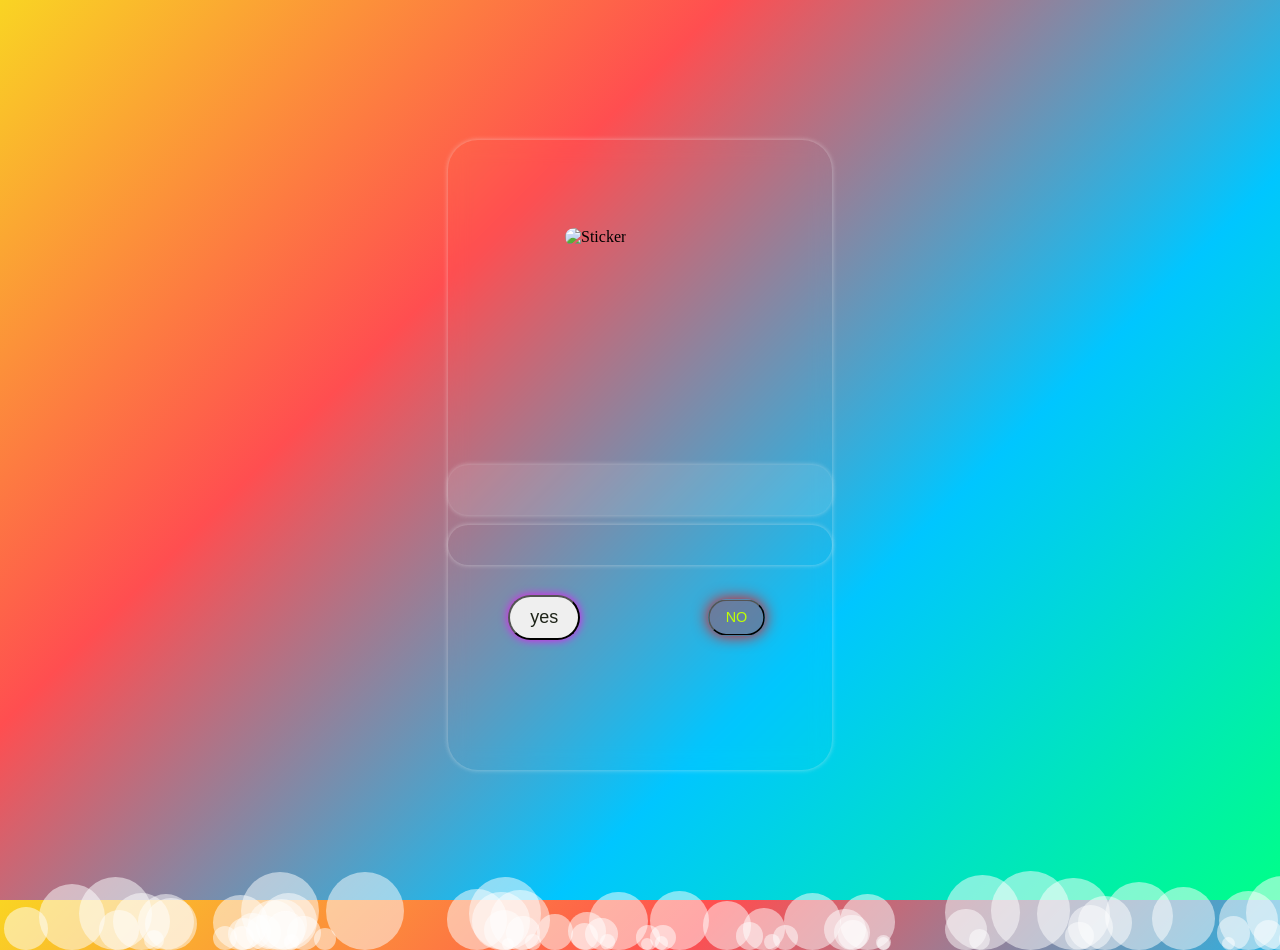
==== index.html @ 15fc6218 "Add files via upload KB" ====
<!DOCTYPE html>
<html lang="en">
<head>
    <link rel="stylesheet" href="style.css">
    <meta charset="UTF-8">
    <meta name="viewport" content="width=device-width, initial-scale=1.0">
    <title>Document</title>
</head>
<body>
    <div class="bubbles"></div>
    <div class="page1">
        <div id="container">
        <div id="header"><div id="sticker">
            <img src="https://media0.giphy.com/media/v1.Y2lkPTc5MGI3NjExZXk3N2R6eXpmcXh4cTJrbzkxa2R2bmt5Y3psanVheWt2ZHZ6aXg4ZiZlcD12MV9zdGlja2Vyc19zZWFyY2gmY3Q9cw/Y4CQZdm9vzp2LHS3wL/200w.webp" alt="Sticker">
        </div></div>
        <div id="big"><h1>will you be my didi</h1></div>
        <div id="small"><h3> promiss😘 es bari no disturbance</h3></div>
        <div class="option">
            <button class="btn" id="yes">yes</button>
            <audio id="start" src="https://" loop></audio>

            <audio id="done" src="
            https://www.soundhelix.com/examples/mp3/SoundHelix-Song-21.mp3" loop></audio>
            <button class="btn" id="no">NO</button>
        </div>
    </div>
    </div>

    <script src="script.js"></script>
</body>
</html>
---- style.css ----
*{
  margin: 0%;
  padding: 0%;
  box-sizing: border-box;
}

html,body{
  height: 100%;
  width: 100%;
}
body{
    background: linear-gradient(-45deg,#00ff88,#00c6ff,#ff4e50,#f9d423); ;
    font-family:cursive;
    overflow: hidden;
}

@keyframes gradient{
    0%{
        background-position: 0% 50%;
    }
    50%{
        background-position: 100% 50%;
    }
    100%{
        background-position: 0% 50%;
    }
}

.bubbles span{
    position: absolute;
    bottom:-50px;
    width: 20px;
    height: 20px;
    background: rgba(255, 255, 255, 0.5);
    border-radius: 50%;
    animation: rise 10s linear infinite;
}
@keyframes rise{
    0%{
        transform: translateY(0) rotate(0deg);
        opacity: 1;
    }
    100%{
        transform: translateY(-1000px) rotate(360deg);
        opacity: 0;
    }
}


h1,h3{
    text-align: center;

}

.page1{
    position: fixed;
    height: 100%;
    width: 100%;
    display: flex;
    align-items: center;
    justify-content: center;

}

@keyframes gradientMove{
    0%{
        background-position: 0% 50%;
    }
    50%{
        background-position: 100% 50%;
    }
    100%{
        background-position: 0% 50%;
    }   
}


#container{
    height: 70%;
    width: 30%;
    border-radius: 30px;
    margin-top: 10px;
    /* background-color: rgb(190, 201, 206); */
    backdrop-filter: blur(10px);
    -webkit-backdrop-filter: blur(2px);

    /* flex-direction: column;
    background: linear-gradient(-45deg,#ee7752,#e73c7e,#23a6d5,#23d5ab);
    z-index: 999; */
    animation: zoomIn 0.5s ease;
    /* filter: blur(1px); */
    box-shadow: 0 0 5px rgba(244, 244, 244, 0.469);
    
    
}

#header{
    display: flex;
    justify-content: center;
    align-items: center;
    height: 50%;
}

#sticker{
    height: 150px;
    width: 150px;
    border-radius: 30px;
    margin-top: 10px;
    background-size: cover;
    transition: 0.9s ease all;
}
#sticker img{
        height: 100%;
        width: 100%;
    background-size: cover;
    border-radius: 30px;
    transition: 0.9s ease all;
    /* mix-blend-mode: multiply; */
    /* filter: brightness(1.1) contrast(1.2); */
}

#big{
    height: 50px;
    width: 100%;
    /* background-color: rgb(108, 97, 97); */
    margin-top: 10px;
    overflow: hidden;
    white-space: nowrap;
    text-overflow: ellipsis;
    display: flex;
align-items: center;
justify-content: center;
backdrop-filter: blur(62px);
    -webkit-backdrop-filter: blur(32px);
    box-shadow: 0 0 5px rgba(244, 244, 244, 0.469);
    border-radius: 20px;
    background: rgba(255, 255, 255, 0.119);
}
#small{
    height: 40px;
    width:100%;
    /* background-color: white; */
    margin-top: 10px;
    display: flex;
align-items: center;
justify-content: center;
backdrop-filter: blur(62px);
    -webkit-backdrop-filter: blur(22px);
    border-radius: 20px;
    box-shadow: 0 0 5px rgba(244, 244, 244, 0.469);
}
.option{
    width: 100%;
    display: flex;
    align-items: center;
    justify-content: space-around;
    margin-top: 30px;
    
}
.option .btn{
    padding: 10px 20px;
    border-radius: 30px;
    cursor: pointer;
    color: rgb(30, 36, 25);
    font-size: large;
    font-family:'Gill Sans', 'Gill Sans MT', Calibri, 'Trebuchet MS', sans-serif;
    position: relative;
    box-shadow: 0 0 10px rgba(255, 0, 255, 0.9);  
}
.option #yes:hover{
    background-color: rgb(13, 254, 0);
    color: rgb(69, 58, 58);
    box-shadow: 0 0 20px rgb(3, 255, 87);  
    transform: scale(1.9);
    transition: 0.3s ease all;
}

h1{
    opacity: 0;
    transform: translate(30px);
    animation: slideUp 1.2s ease forwards;
    overflow: hidden;
    white-space: nowrap;
    animation: glow 2s infinite alternate;

}

p{
    font-size: large;
    font-family: system-ui, -apple-system, BlinkMacSystemFont, 'Segoe UI', Roboto, Oxygen, Ubuntu, Cantarell, 'Open Sans', 'Helvetica Neue', sans-serif;
}

h3,p{
    opacity: 0;
    animation: blink 1.5s ease-in-out infinite;
    overflow: hidden;
    white-space: nowrap;
    animation: glow 2s infinite alternate;
}
@keyframes slideUp{
to{
    opacity: 1;
    transform: translateY(0);
}
}
@keyframes blink{
   0% {opacity: 1;}
   50% {opacity: 0.4;}
  100% {opacity: 1;}
}

@keyframes glow{
    from{
        text-shadow: 0 0 5px white;
    }
to{
    text-shadow: 0 0 20px pink,0 0 30px hotpink;
    opacity: 1;
    transform: translate(0);
}
}

.option #no{
    background-color: rgba(255, 0, 0, 0.292);
    color: rgb(192, 255, 3);
    box-shadow: 0 0 20px rgb(255, 0, 0);  
    transform: scale(.8);
    transition: 0.3s ease all;
}
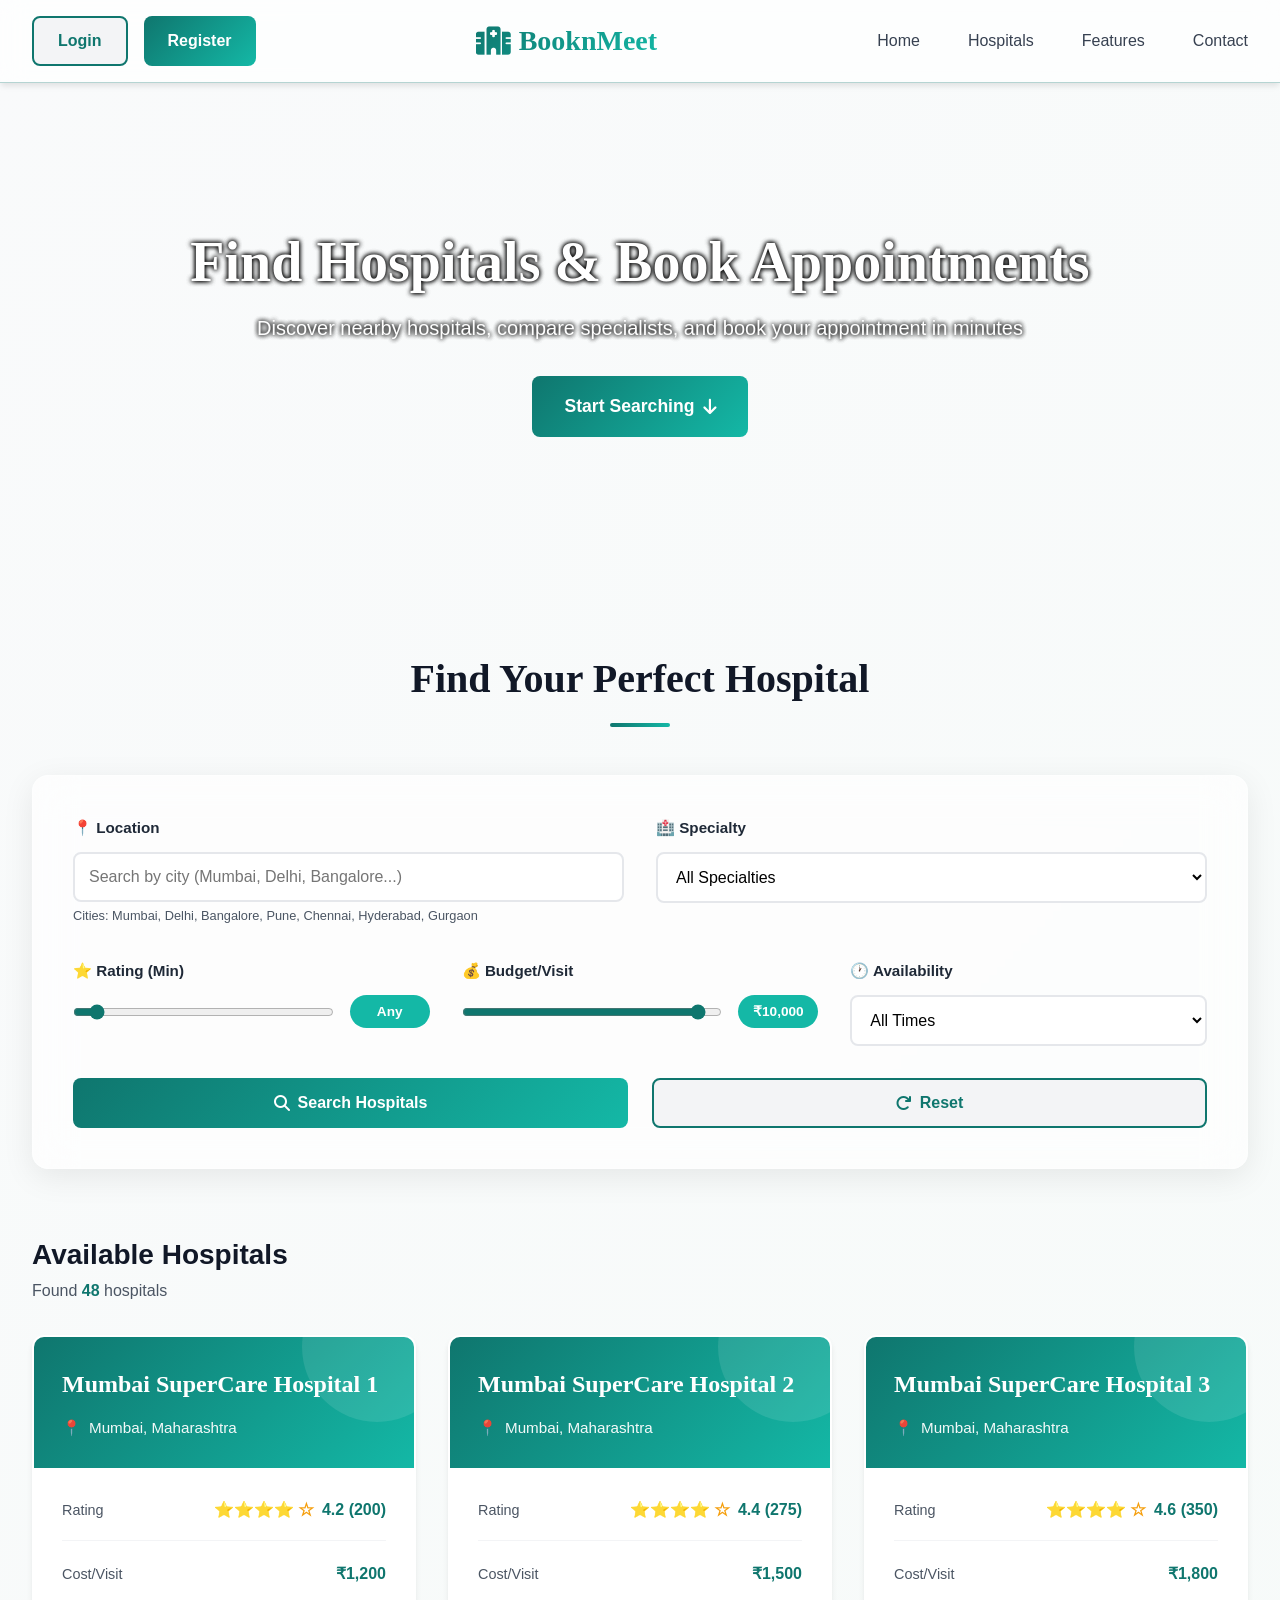
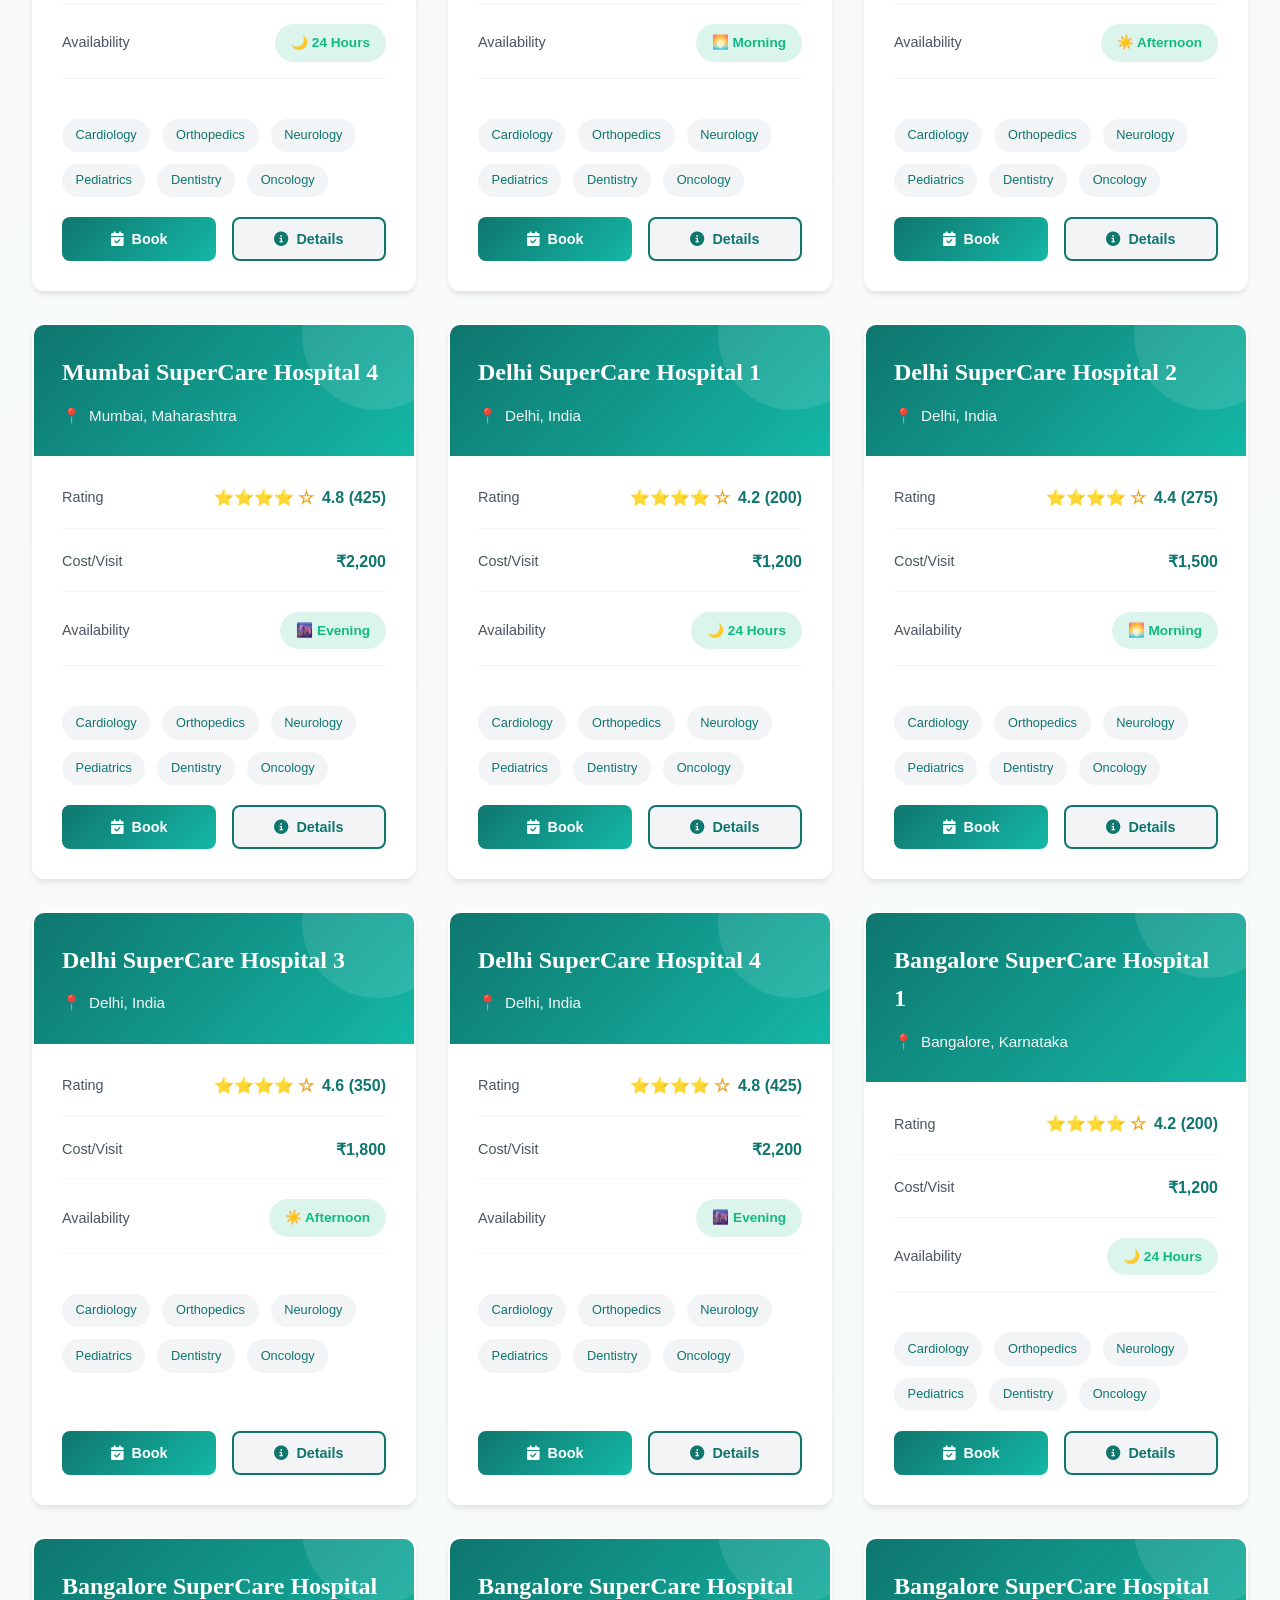
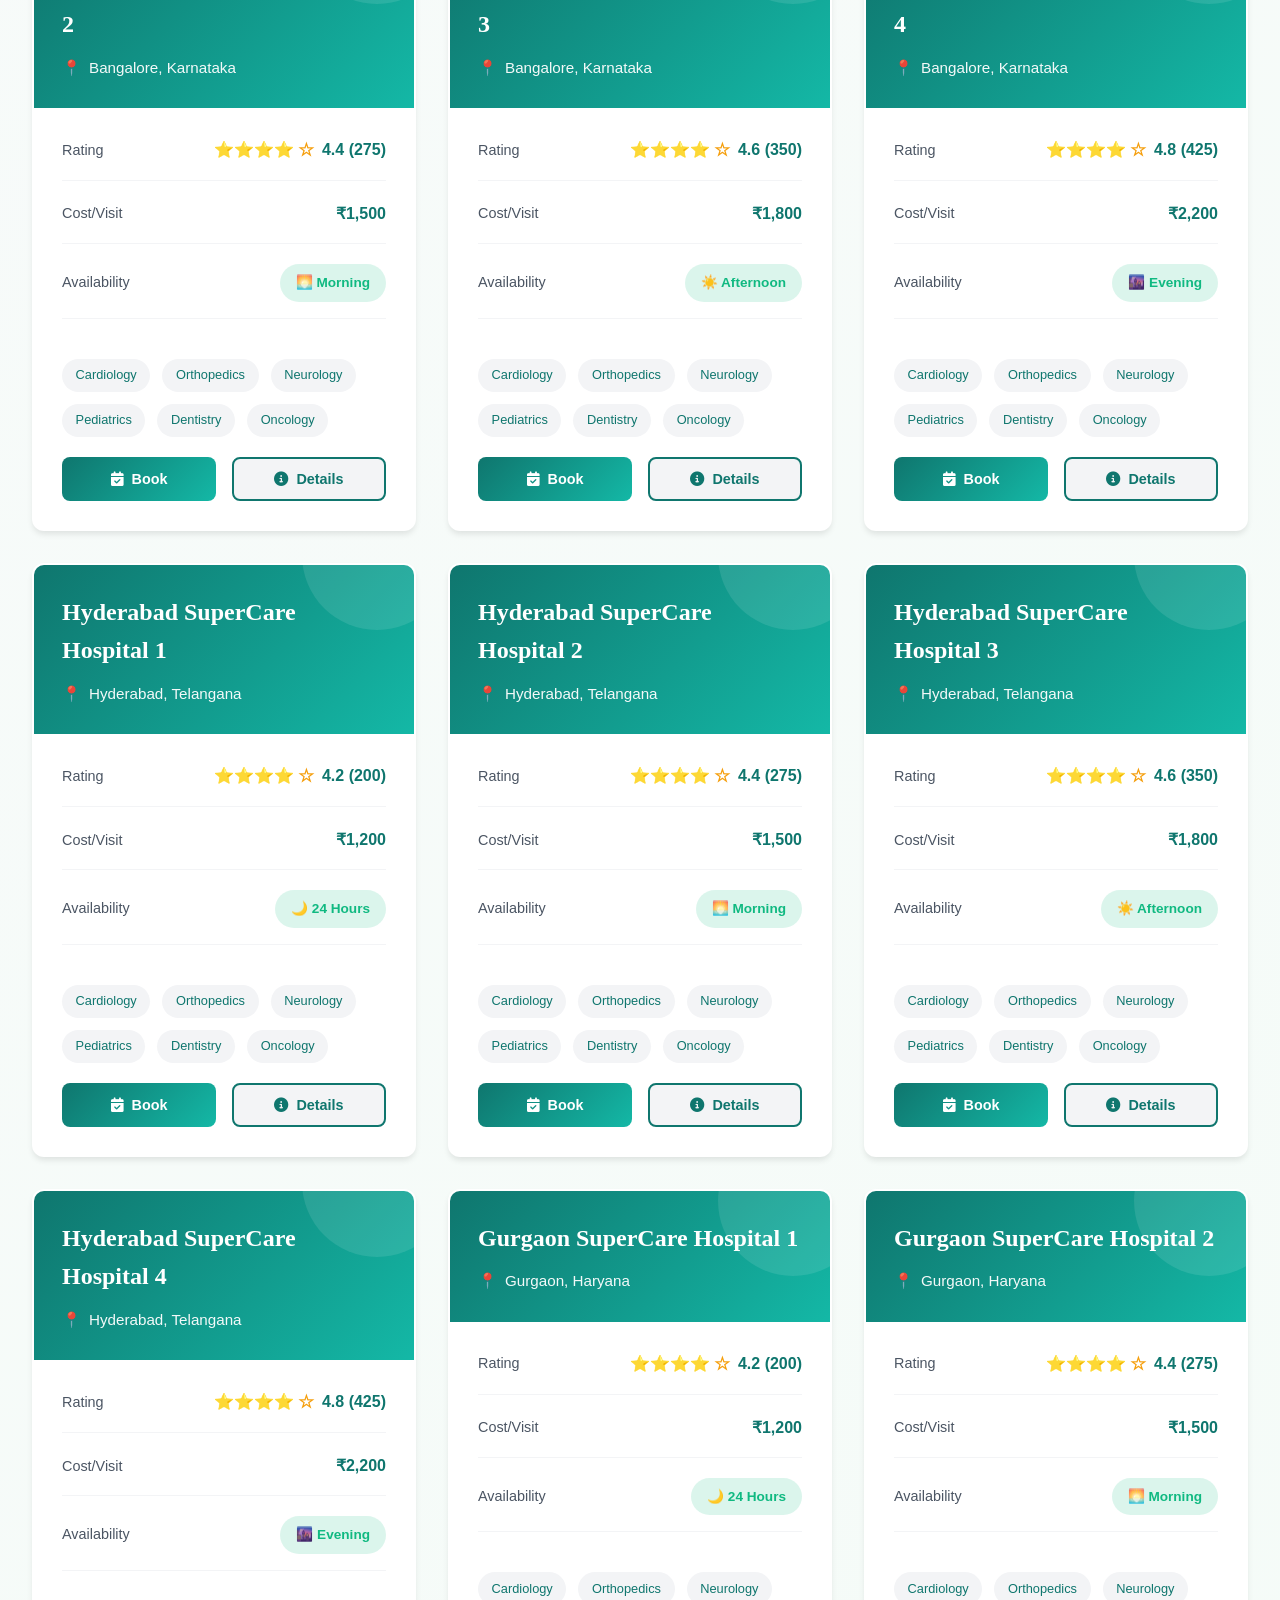
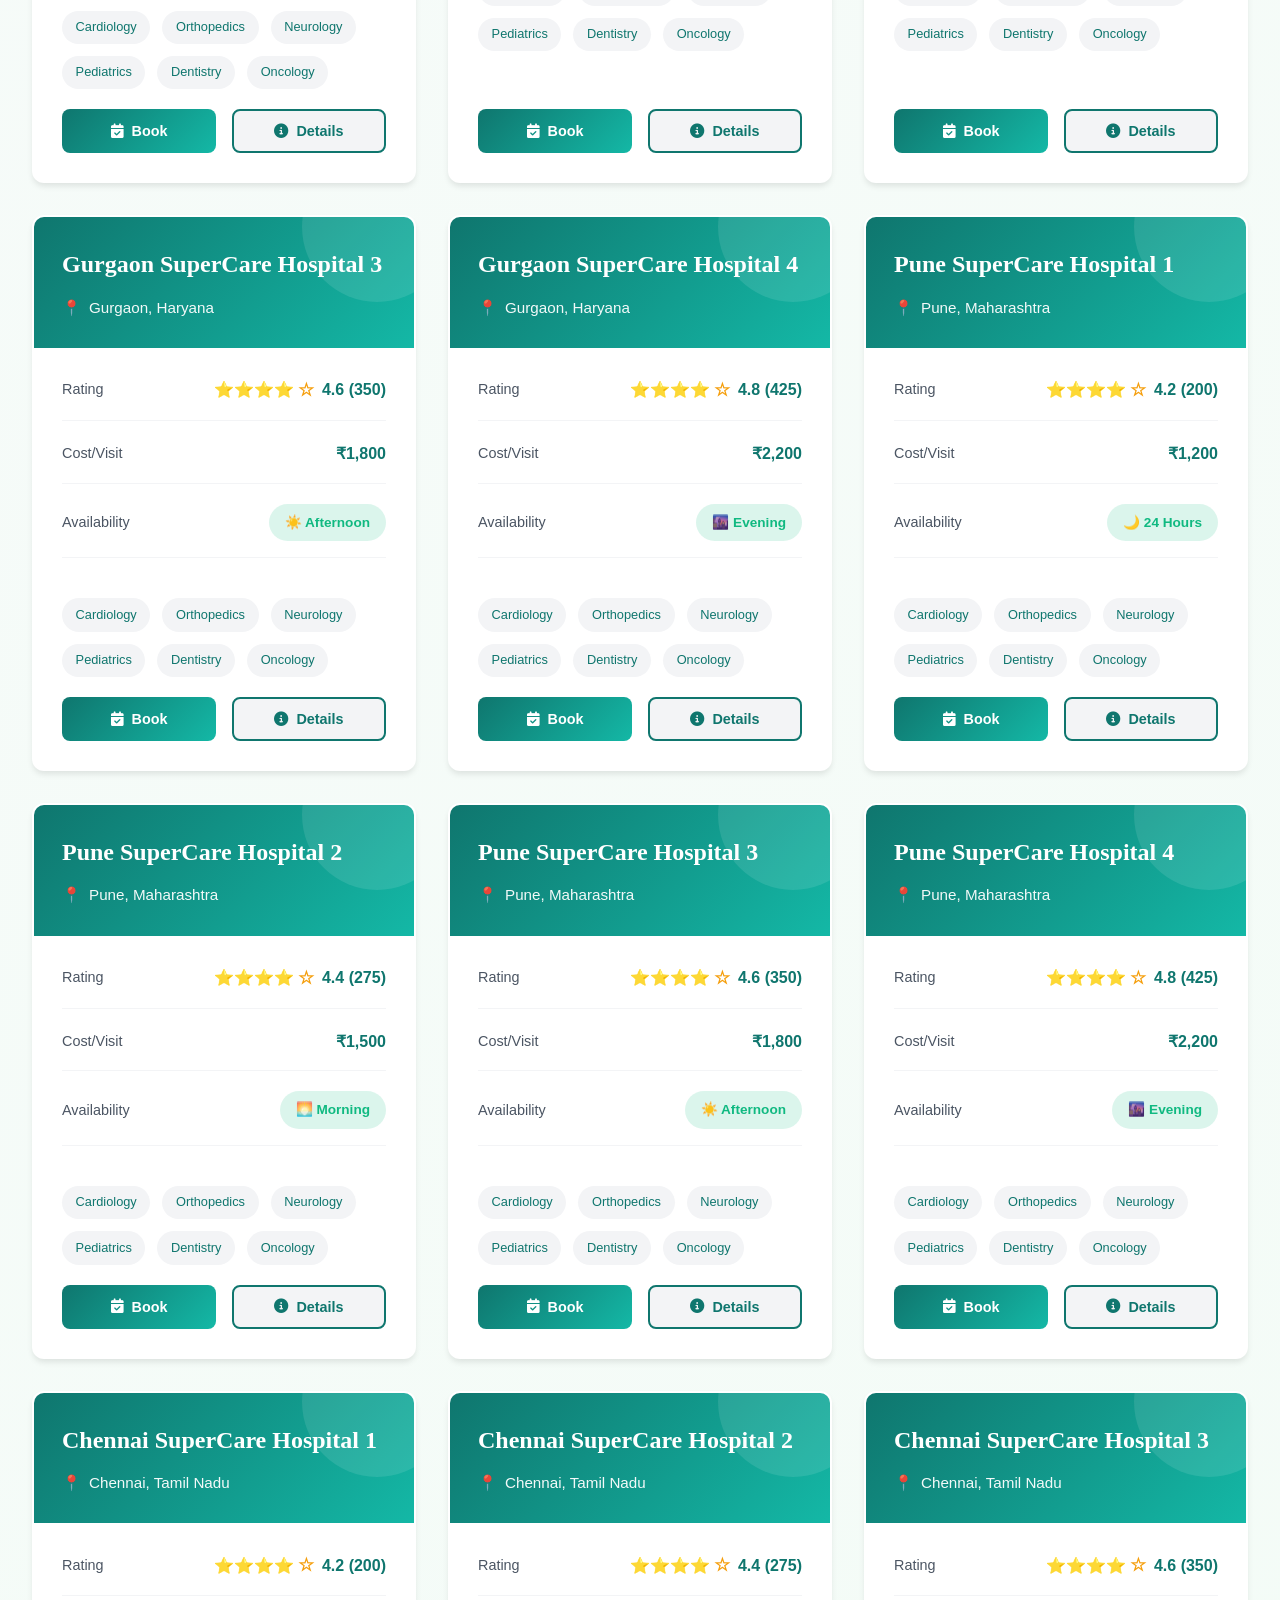
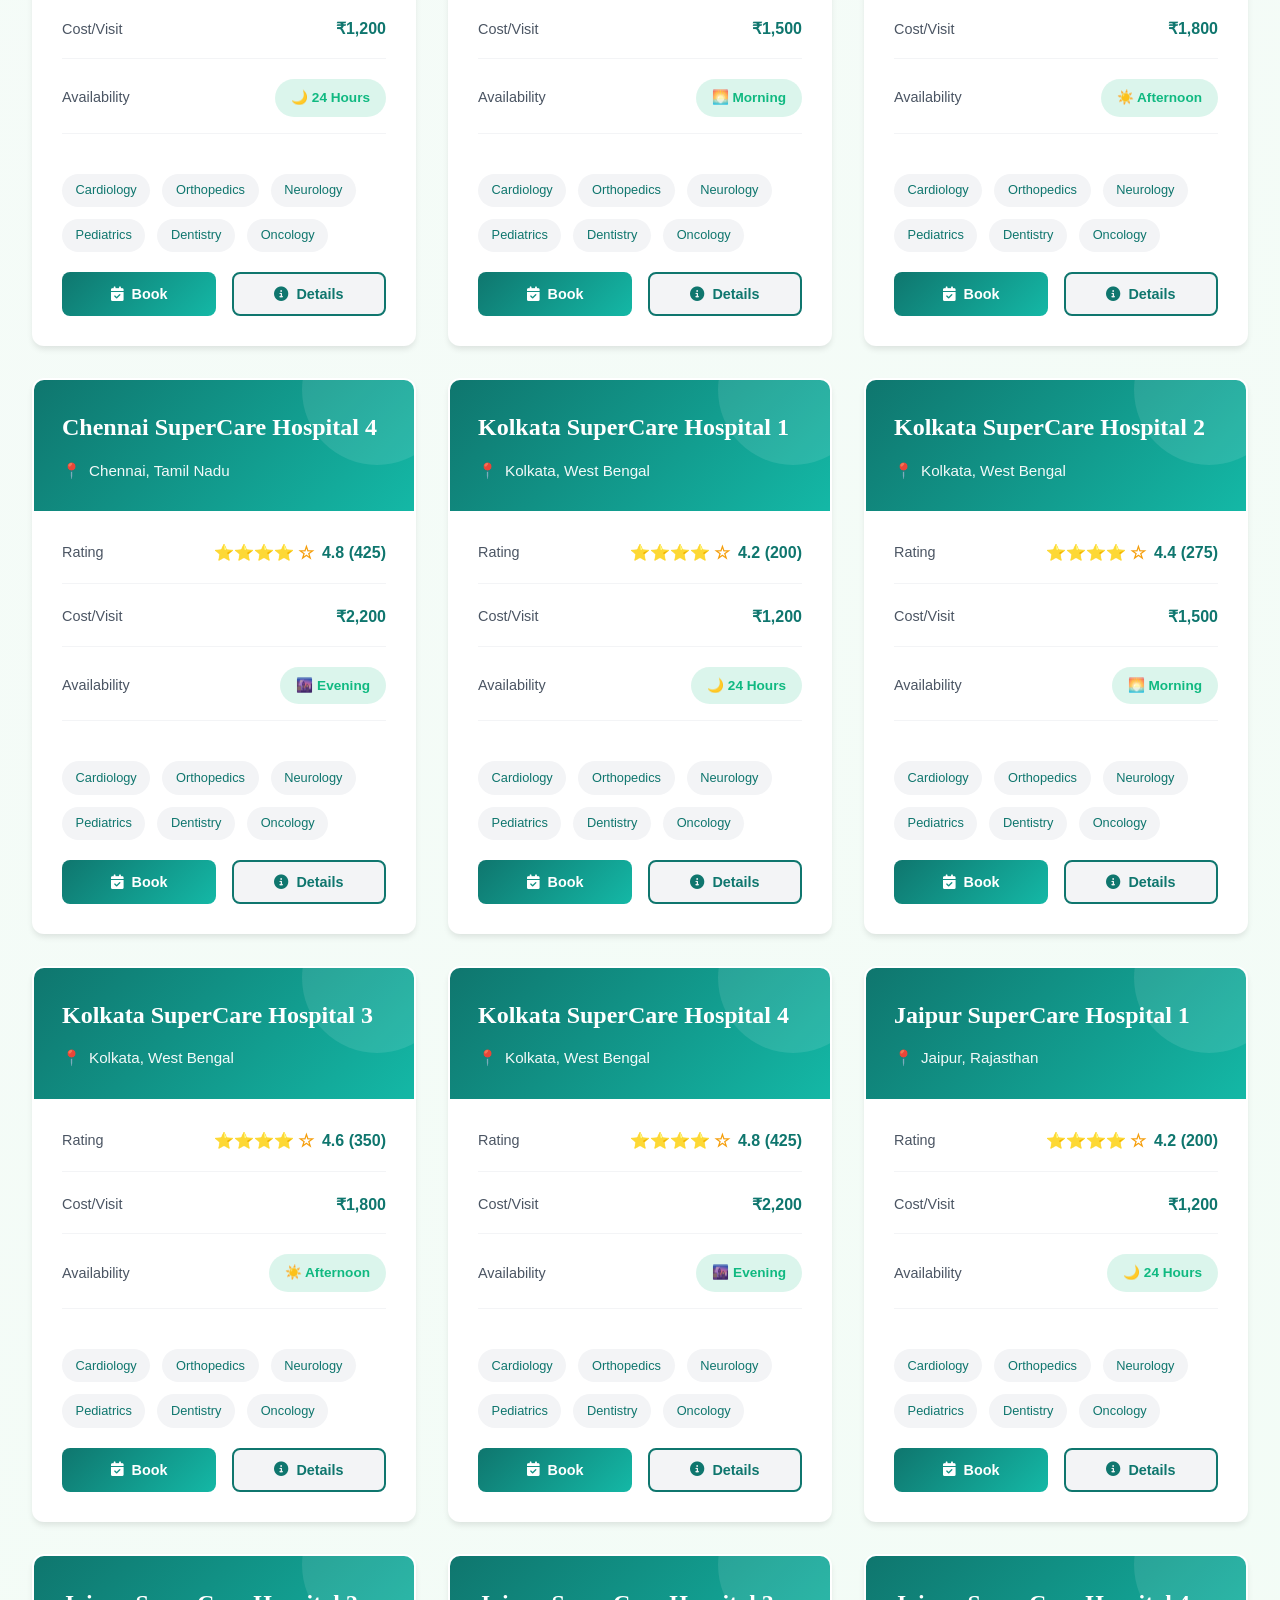
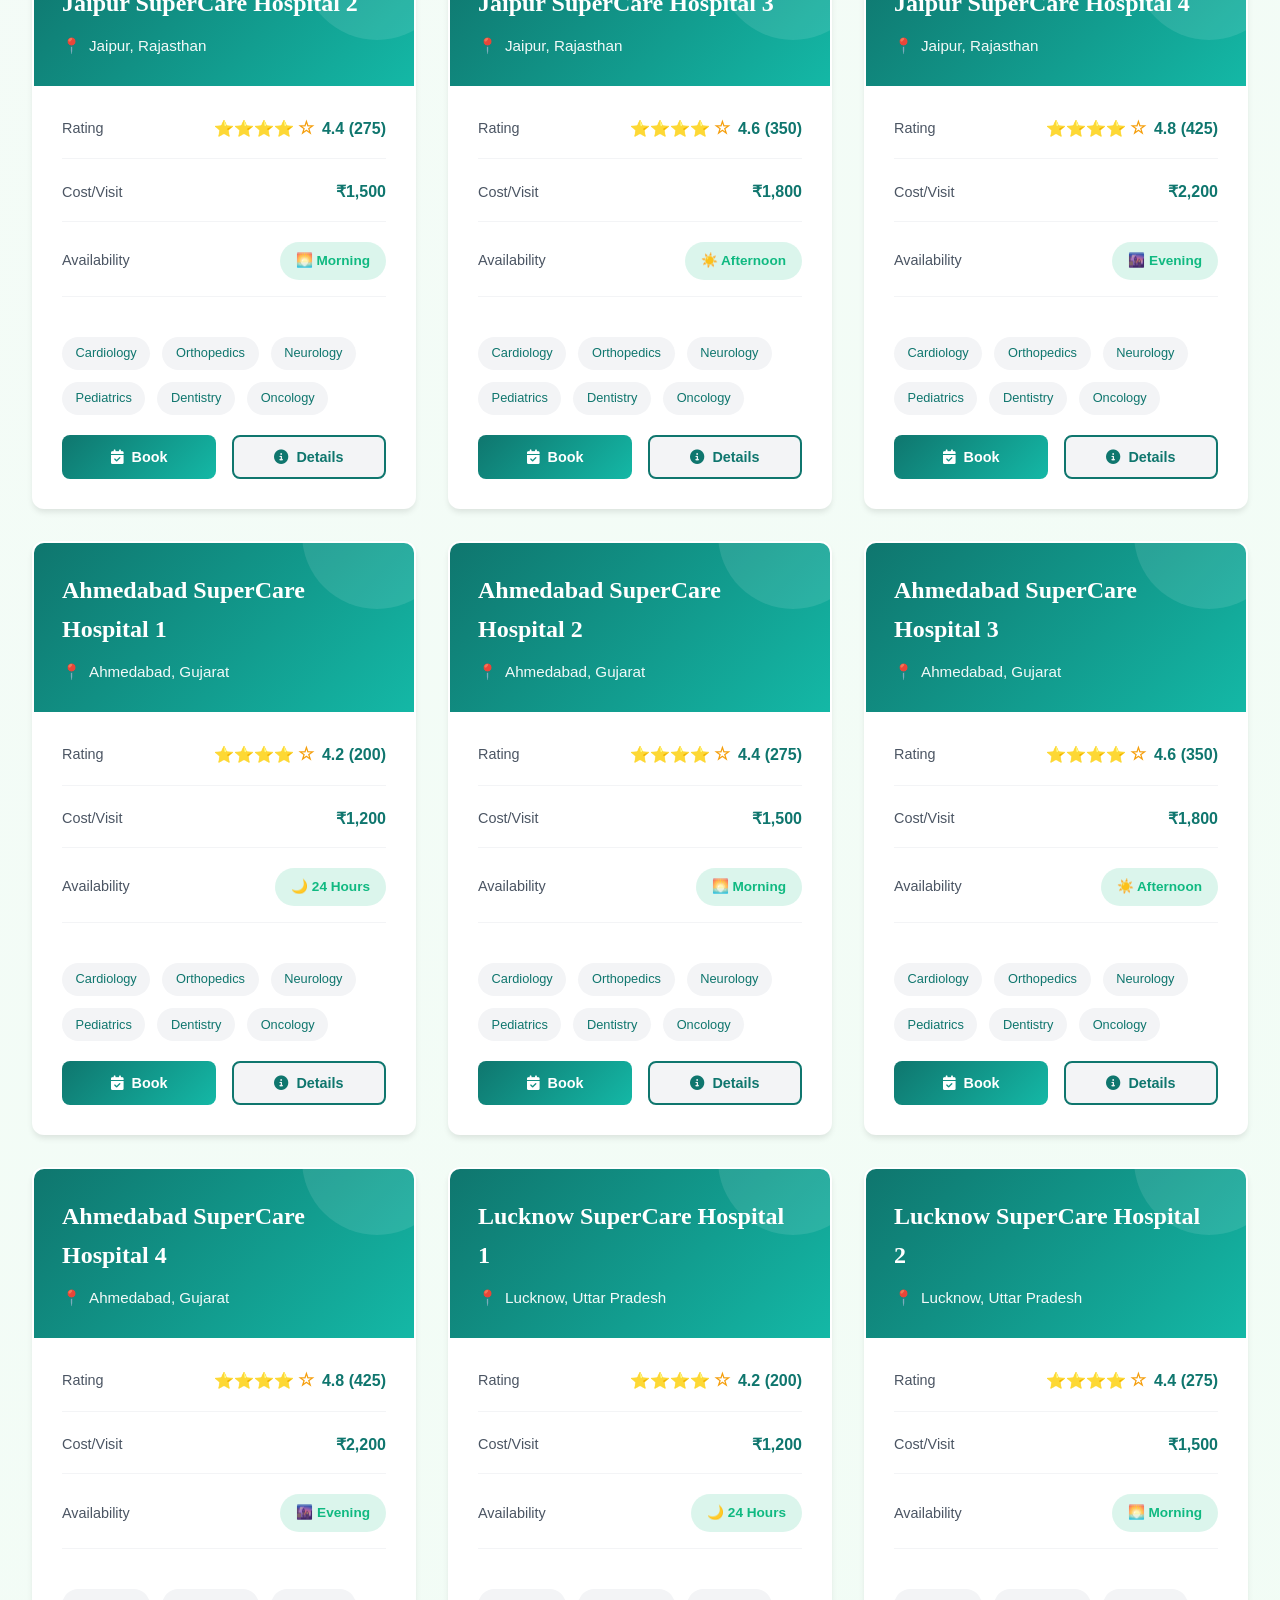
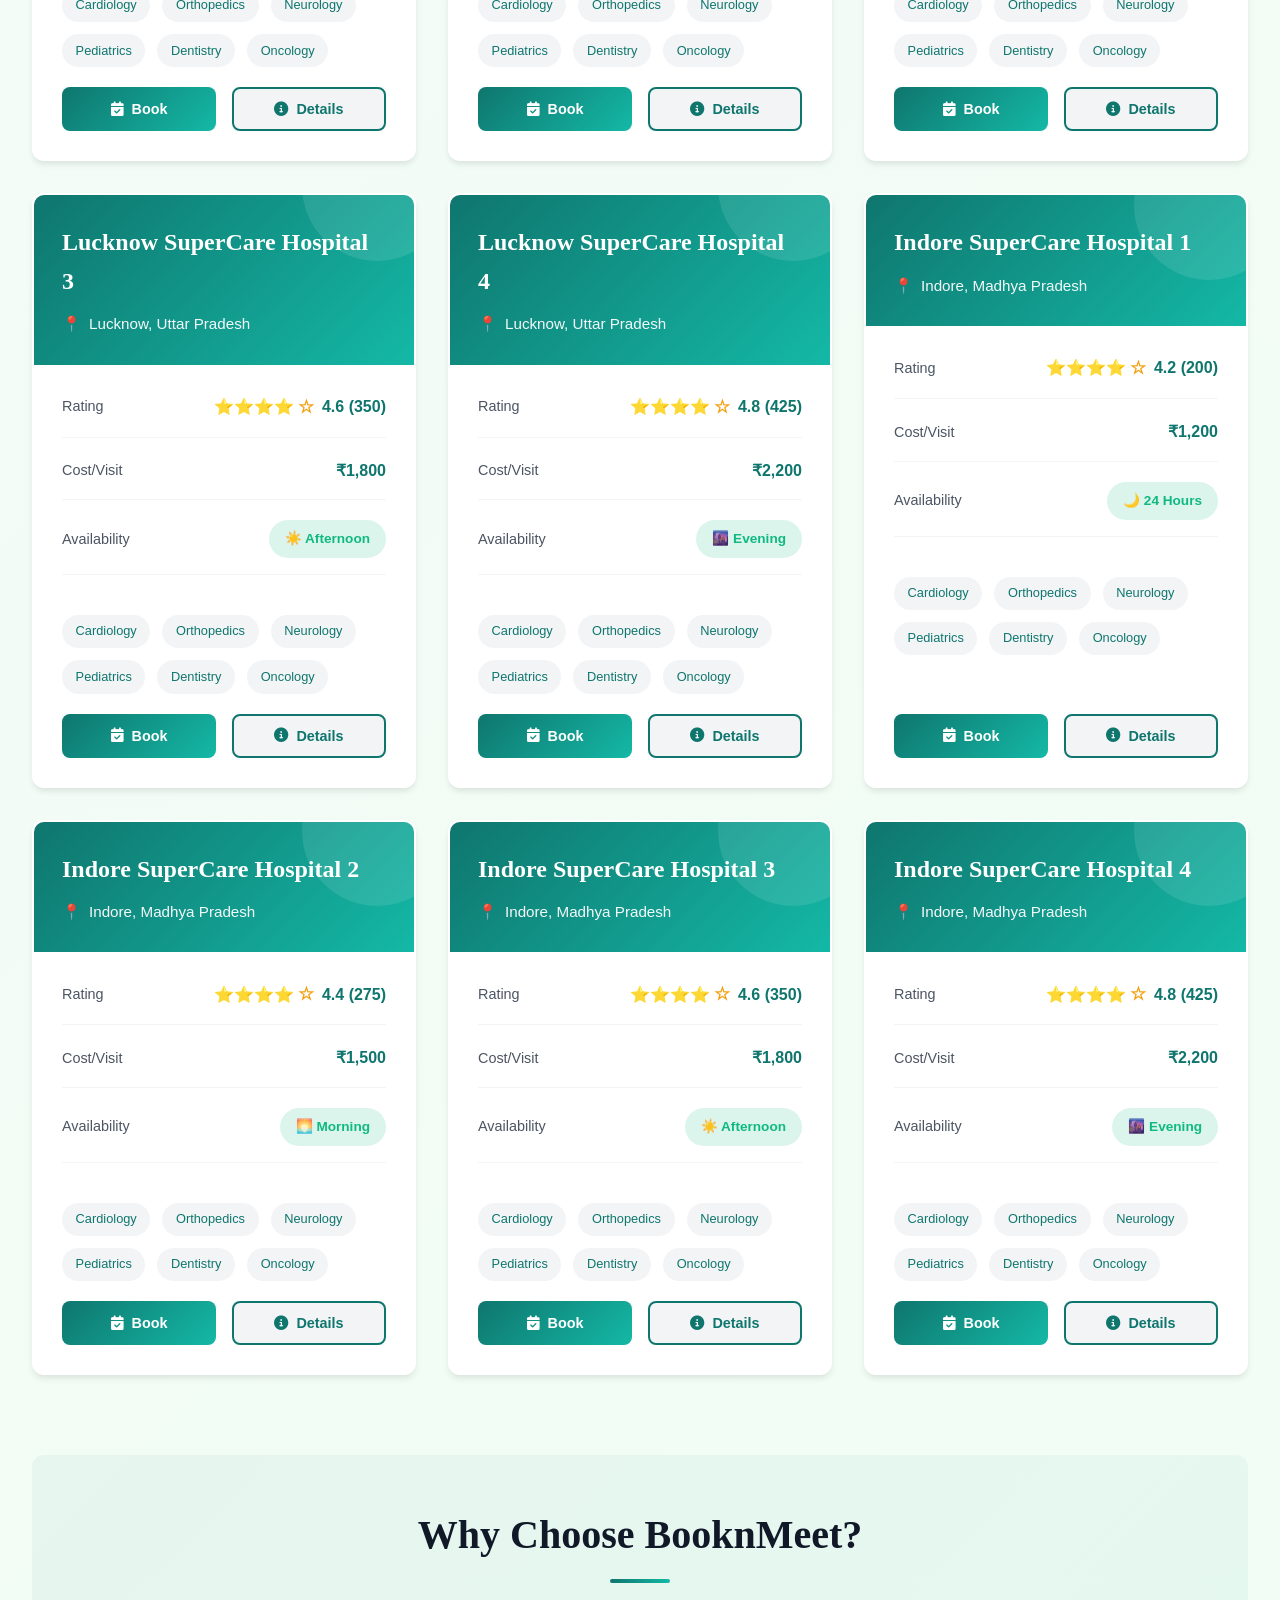
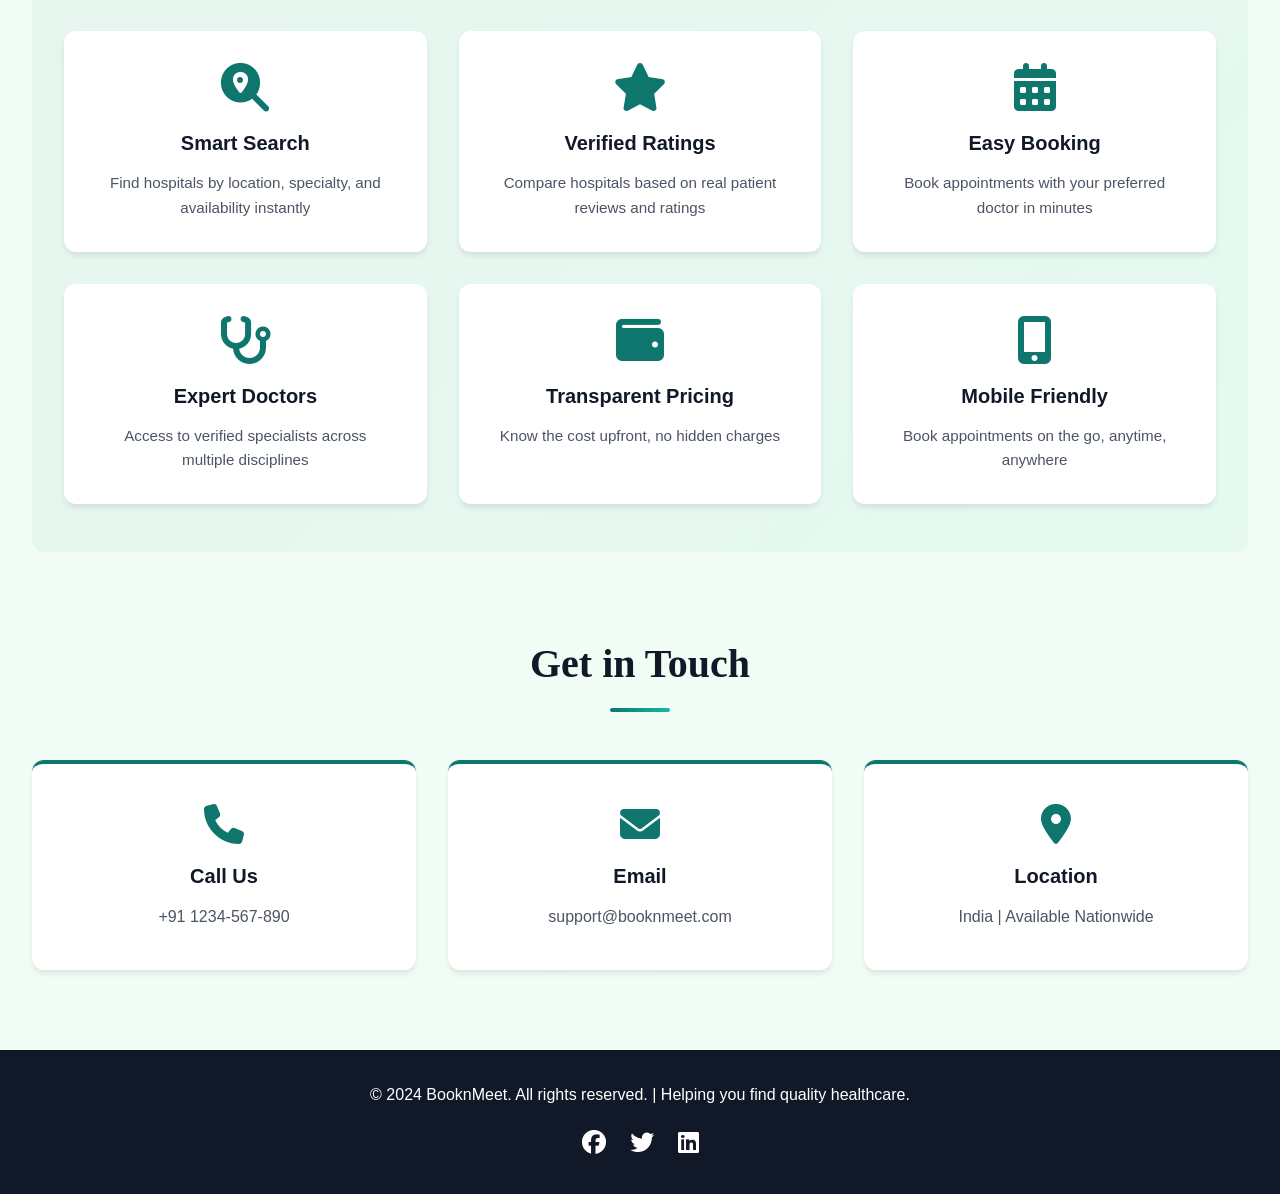
==== commit 9d0db68b: "Reallocate files locations." ====
--- a/index.html
+++ b/index.html
@@ -1,31 +1,424 @@
-<!DOCTYPE html>
+<!doctype html>
 <html lang="en">
-<head>
-    <link rel="stylesheet" href="style.css">
-    <meta charset="UTF-8">
-    <meta name="viewport" content="width=device-width, initial-scale=1.0">
-    <title>Document</title>
-</head>
-<body>
-    <div class="bubbles"></div>
-    <div class="page1">
-        <div id="container">
-        <div id="header"><div id="sticker">
-            <img src="https://media0.giphy.com/media/v1.Y2lkPTc5MGI3NjExZXk3N2R6eXpmcXh4cTJrbzkxa2R2bmt5Y3psanVheWt2ZHZ6aXg4ZiZlcD12MV9zdGlja2Vyc19zZWFyY2gmY3Q9cw/Y4CQZdm9vzp2LHS3wL/200w.webp" alt="Sticker">
-        </div></div>
-        <div id="big"><h1>will you be my didi</h1></div>
-        <div id="small"><h3> promiss😘 es bari no disturbance</h3></div>
-        <div class="option">
-            <button class="btn" id="yes">yes</button>
-            <audio id="start" src="https://" loop></audio>
-
-            <audio id="done" src="
-            https://www.soundhelix.com/examples/mp3/SoundHelix-Song-21.mp3" loop></audio>
-            <button class="btn" id="no">NO</button>
-        </div>
+  <head>
+    <meta charset="UTF-8" />
+    <meta name="viewport" content="width=device-width, initial-scale=1.0" />
+    <title>BooknMeet - Hospital & Appointment Finder</title>
+    <link
+      href="https://fonts.googleapis.com/css2?family=Playfair+Display:wght@700;800&family=Inter:wght@300;400;500;600;700&display=swap"
+      rel="stylesheet"
+    />
+    <link
+      rel="stylesheet"
+      href="https://cdnjs.cloudflare.com/ajax/libs/font-awesome/6.4.0/css/all.min.css"
+    />
+    <link rel="stylesheet" href="style.css" />
+  </head>
+  <body>
+    <!-- Navigation -->
+    <header class="navbar">
+      <nav class="nav-container">
+        <div class="auth-buttons">
+          <button class="btn btn-secondary" onclick="openAuthModal('login')">
+            Login
+          </button>
+          <button class="btn btn-primary" onclick="openAuthModal('register')">
+            Register
+          </button>
+        </div>
+        <div class="logo"><i class="fas fa-hospital"></i> BooknMeet</div>
+        <ul class="nav-links">
+          <li><a href="#home" class="nav-link">Home</a></li>
+          <li><a href="#hospitals" class="nav-link">Hospitals</a></li>
+          <li><a href="#features" class="nav-link">Features</a></li>
+          <li><a href="#contact" class="nav-link">Contact</a></li>
+        </ul>
+        <div class="hamburger">
+          <span></span>
+          <span></span>
+          <span></span>
+        </div>
+      </nav>
+    </header>
+
+    <!-- Authentication Modal -->
+    <div class="modal" id="auth-modal">
+      <div class="modal-content">
+        <div class="modal-header">
+          <h2 id="auth-title">Register</h2>
+          <button class="close-btn" onclick="closeAuthModal()">
+            <i class="fas fa-times"></i>
+          </button>
+        </div>
+
+        <!-- Role Selection -->
+        <div class="role-toggle">
+          <button
+            class="role-btn active"
+            onclick="setRole('patient')"
+            id="patient-role"
+          >
+            Patient
+          </button>
+          <button class="role-btn" onclick="setRole('doctor')" id="doctor-role">
+            Doctor
+          </button>
+        </div>
+
+        <form id="auth-form" onsubmit="submitAuth(event)">
+          <div class="form-group">
+            <label>Full Name *</label>
+            <input type="text" id="auth-name" required />
+          </div>
+
+          <div class="form-group">
+            <label>Email *</label>
+            <input type="email" id="auth-email" required />
+          </div>
+
+          <div class="form-group doctor-only" style="display: none">
+            <label>Specialty *</label>
+            <select id="doctor-specialty">
+              <option value="">Select Specialty</option>
+              <option>Cardiology</option>
+              <option>Orthopedics</option>
+              <option>Neurology</option>
+              <option>Pediatrics</option>
+              <option>Dentistry</option>
+              <option>Oncology</option>
+            </select>
+          </div>
+
+          <div class="form-group">
+            <label>Password *</label>
+            <input type="password" id="auth-password" required />
+          </div>
+
+          <button type="submit" class="btn btn-primary btn-lg">Submit</button>
+        </form>
+
+        <p style="margin-top: 1rem; text-align: center">
+          Already have an account?
+          <span
+            style="color: var(--primary); cursor: pointer"
+            onclick="toggleAuthMode()"
+            >Switch Mode</span
+          >
+        </p>
+      </div>
     </div>
+
+    <!-- Hero Section -->
+    <section class="hero" id="home">
+      <div class="hero-content">
+        <h1>Find Hospitals & Book Appointments</h1>
+        <p>
+          Discover nearby hospitals, compare specialists, and book your
+          appointment in minutes
+        </p>
+        <button
+          class="btn btn-primary btn-lg scroll-btn"
+          onclick="
+            document
+              .querySelector('.search-filters')
+              .scrollIntoView({ behavior: 'smooth' })
+          "
+        >
+          Start Searching <i class="fas fa-arrow-down"></i>
+        </button>
+      </div>
+      <!-- <div class="hero-image">
+        <i class="fas fa-hospital-user"></i>
+      </div> -->
+    </section>
+
+    <!-- Main Container -->
+    <div class="container">
+      <!-- Search & Filter Section -->
+      <section class="search-section" id="hospitals">
+        <h2 class="section-title">Find Your Perfect Hospital</h2>
+        <div class="search-filters">
+          <div class="search-row">
+            <div class="form-group">
+              <label for="location-input">📍 Location</label>
+              <input
+                type="text"
+                id="location-input"
+                placeholder="Search by city (Mumbai, Delhi, Bangalore...)"
+                autocomplete="off"
+              />
+              <small class="helper-text"
+                >Cities: Mumbai, Delhi, Bangalore, Pune, Chennai, Hyderabad,
+                Gurgaon</small
+              >
+            </div>
+            <div class="form-group">
+              <label for="specialty-input">🏥 Specialty</label>
+              <select id="specialty-input">
+                <option value="">All Specialties</option>
+                <option value="cardiology">Cardiology</option>
+                <option value="orthopedics">Orthopedics</option>
+                <option value="neurology">Neurology</option>
+                <option value="pediatrics">Pediatrics</option>
+                <option value="dentistry">Dentistry</option>
+                <option value="oncology">Oncology</option>
+              </select>
+            </div>
+          </div>
+
+          <div class="filter-row">
+            <div class="form-group">
+              <label for="rating-input">⭐ Rating (Min)</label>
+              <div class="slider-container">
+                <input
+                  type="range"
+                  id="rating-input"
+                  min="0"
+                  max="5"
+                  step="0.5"
+                  value="0"
+                  class="range-slider"
+                />
+                <span class="range-value" id="rating-value">Any</span>
+              </div>
+            </div>
+
+            <div class="form-group">
+              <label for="budget-input">💰 Budget/Visit</label>
+              <div class="slider-container">
+                <input
+                  type="range"
+                  id="budget-input"
+                  min="0"
+                  max="10000"
+                  step="500"
+                  value="10000"
+                  class="range-slider"
+                />
+                <span class="range-value" id="budget-value">₹10,000</span>
+              </div>
+            </div>
+
+            <div class="form-group">
+              <label for="availability-input">🕐 Availability</label>
+              <select id="availability-input">
+                <option value="">All Times</option>
+                <option value="morning">🌅 Morning</option>
+                <option value="afternoon">☀️ Afternoon</option>
+                <option value="evening">🌆 Evening</option>
+                <option value="24hours">🌙 24 Hours</option>
+              </select>
+            </div>
+          </div>
+
+          <div class="button-row">
+            <button class="btn btn-primary btn-search" id="search-btn">
+              <i class="fas fa-search"></i> Search Hospitals
+            </button>
+            <button class="btn btn-secondary" id="clear-btn">
+              <i class="fas fa-redo"></i> Reset
+            </button>
+          </div>
+        </div>
+      </section>
+
+      <!-- Results & Stats -->
+      <section class="results-section">
+        <div class="results-header">
+          <div>
+            <h3 class="results-title">Available Hospitals</h3>
+            <p class="results-count">
+              Found <strong id="hospital-count">52</strong> hospitals
+            </p>
+          </div>
+          <div id="active-filters" class="active-filters" style="display: none">
+            <span class="filter-chip" id="filters-text"></span>
+          </div>
+        </div>
+
+        <!-- Success Message -->
+        <div class="success-message" id="success-message">
+          <i class="fas fa-check-circle"></i> Appointment booked successfully!
+          Check your email for confirmation.
+        </div>
+
+        <!-- Hospitals Grid -->
+        <div class="hospitals-grid" id="hospitals-grid">
+          <!-- Hospitals will be dynamically inserted here -->
+        </div>
+
+        <!-- Empty State -->
+        <div class="empty-state" id="empty-state" style="display: none">
+          <div class="empty-state-icon">🔍</div>
+          <h3>No hospitals found</h3>
+          <p>Try adjusting your search filters or location</p>
+          <button class="btn btn-secondary" onclick="resetFilters()">
+            Reset Filters
+          </button>
+        </div>
+      </section>
+
+      <!-- Features Section -->
+      <section class="features-section" id="features">
+        <h2 class="section-title">Why Choose BooknMeet?</h2>
+        <div class="features-grid">
+          <div class="feature-card">
+            <i class="fas fa-search-location"></i>
+            <h3>Smart Search</h3>
+            <p>
+              Find hospitals by location, specialty, and availability instantly
+            </p>
+          </div>
+          <div class="feature-card">
+            <i class="fas fa-star"></i>
+            <h3>Verified Ratings</h3>
+            <p>Compare hospitals based on real patient reviews and ratings</p>
+          </div>
+          <div class="feature-card">
+            <i class="fas fa-calendar-alt"></i>
+            <h3>Easy Booking</h3>
+            <p>Book appointments with your preferred doctor in minutes</p>
+          </div>
+          <div class="feature-card">
+            <i class="fas fa-stethoscope"></i>
+            <h3>Expert Doctors</h3>
+            <p>Access to verified specialists across multiple disciplines</p>
+          </div>
+          <div class="feature-card">
+            <i class="fas fa-wallet"></i>
+            <h3>Transparent Pricing</h3>
+            <p>Know the cost upfront, no hidden charges</p>
+          </div>
+          <div class="feature-card">
+            <i class="fas fa-mobile-alt"></i>
+            <h3>Mobile Friendly</h3>
+            <p>Book appointments on the go, anytime, anywhere</p>
+          </div>
+        </div>
+      </section>
+
+      <!-- Contact Section -->
+      <section class="contact-section" id="contact">
+        <h2 class="section-title">Get in Touch</h2>
+        <div class="contact-grid">
+          <div class="contact-card">
+            <i class="fas fa-phone"></i>
+            <h3>Call Us</h3>
+            <p>+91 1234-567-890</p>
+          </div>
+          <div class="contact-card">
+            <i class="fas fa-envelope"></i>
+            <h3>Email</h3>
+            <p>support@booknmeet.com</p>
+          </div>
+          <div class="contact-card">
+            <i class="fas fa-map-marker-alt"></i>
+            <h3>Location</h3>
+            <p>India | Available Nationwide</p>
+          </div>
+        </div>
+      </section>
     </div>
 
+    <!-- Booking Modal -->
+    <div class="modal" id="booking-modal">
+      <div class="modal-content">
+        <div class="modal-header">
+          <h2>Book Your Appointment</h2>
+          <button class="close-btn" onclick="closeBookingModal()">
+            <i class="fas fa-times"></i>
+          </button>
+        </div>
+
+        <div class="modal-hospital-info" id="modal-hospital-info"></div>
+
+        <form id="booking-form" onsubmit="submitBooking(event)">
+          <div class="form-row">
+            <div class="form-group">
+              <label for="patient-name">Full Name *</label>
+              <input
+                type="text"
+                id="patient-name"
+                required
+                placeholder="Your name"
+              />
+            </div>
+            <div class="form-group">
+              <label for="patient-email">Email *</label>
+              <input
+                type="email"
+                id="patient-email"
+                required
+                placeholder="your@email.com"
+              />
+            </div>
+          </div>
+
+          <div class="form-row">
+            <div class="form-group">
+              <label for="patient-phone">Phone *</label>
+              <input
+                type="tel"
+                id="patient-phone"
+                required
+                placeholder="+91 XXXXX XXXXX"
+              />
+            </div>
+            <div class="form-group">
+              <label for="patient-age">Age</label>
+              <input
+                type="number"
+                id="patient-age"
+                placeholder="Your age"
+                min="1"
+                max="120"
+              />
+            </div>
+          </div>
+
+          <div class="form-group">
+            <label for="appointment-date">Preferred Date & Time *</label>
+            <input type="datetime-local" id="appointment-date" required />
+          </div>
+
+          <div class="form-group">
+            <label>Select Doctor *</label>
+            <div class="doctor-select" id="doctor-select">
+              <!-- Doctors will be dynamically inserted here -->
+            </div>
+          </div>
+
+          <div class="form-group">
+            <label for="appointment-reason">Reason for Visit</label>
+            <textarea
+              id="appointment-reason"
+              placeholder="Describe your symptoms or reason for visit"
+              rows="3"
+            ></textarea>
+          </div>
+
+          <button type="submit" class="btn btn-primary btn-lg">
+            <i class="fas fa-check"></i> Confirm Appointment
+          </button>
+        </form>
+      </div>
+    </div>
+
+    <!-- Footer -->
+    <footer class="footer">
+      <div class="footer-content">
+        <p>
+          &copy; 2024 BooknMeet. All rights reserved. | Helping you find quality
+          healthcare.
+        </p>
+        <div class="social-links">
+          <a href="#" title="Facebook"><i class="fab fa-facebook"></i></a>
+          <a href="#" title="Twitter"><i class="fab fa-twitter"></i></a>
+          <a href="#" title="LinkedIn"><i class="fab fa-linkedin"></i></a>
+        </div>
+      </div>
+    </footer>
+
     <script src="script.js"></script>
-</body>
-</html>+  </body>
+</html>
--- a/style.css
+++ b/style.css
@@ -1,229 +1,1182 @@
-*{
-  margin: 0%;
-  padding: 0%;
+* {
+  margin: 0;
+  padding: 0;
   box-sizing: border-box;
 }
 
-html,body{
+:root {
+  --primary: #0f766e;
+  --primary-light: #14b8a6;
+  --primary-dark: #0d5a50;
+  --accent: #f59e0b;
+  --accent-light: #fbbf24;
+  --secondary: #6366f1;
+  --success: #10b981;
+  --warning: #f59e0b;
+  --danger: #ef4444;
+  --neutral-50: #f9fafb;
+  --neutral-100: #f3f4f6;
+  --neutral-200: #e5e7eb;
+  --neutral-300: #d1d5db;
+  --neutral-600: #4b5563;
+  --neutral-700: #374151;
+  --neutral-800: #1f2937;
+  --neutral-900: #111827;
+  --shadow-sm: 0 1px 2px 0 rgb(0 0 0 / 0.05);
+  --shadow-md: 0 4px 6px -1px rgb(0 0 0 / 0.1);
+  --shadow-lg: 0 10px 15px -3px rgb(0 0 0 / 0.1);
+  --shadow-xl: 0 20px 25px -5px rgb(0 0 0 / 0.1);
+  --transition: all 0.3s cubic-bezier(0.4, 0, 0.2, 1);
+}
+
+html {
+  scroll-behavior: smooth;
+}
+
+body {
+  font-family: "Inter", sans-serif;
+  color: var(--neutral-800);
+  background: linear-gradient(135deg, #f9fafb 0%, #f0fdf4 100%);
+  line-height: 1.6;
+}
+
+/* Navigation */
+.navbar {
+  background: white;
+  border-bottom: 2px solid var(--primary);
+  padding: 1rem 2rem;
+  position: sticky;
+  top: 0;
+  z-index: 1000;
+  box-shadow: var(--shadow-md);
+}
+
+.nav-container {
+  max-width: 1400px;
+  margin: 0 auto;
+  display: flex;
+  justify-content: space-between;
+  align-items: center;
+}
+
+.logo {
+  font-family: "Playfair Display", serif;
+  font-size: 1.75rem;
+  font-weight: 800;
+  background: linear-gradient(
+    135deg,
+    var(--primary) 0%,
+    var(--primary-light) 100%
+  );
+  -webkit-background-clip: text;
+  -webkit-text-fill-color: transparent;
+  background-clip: text;
+  display: flex;
+  align-items: center;
+  gap: 0.5rem;
+}
+
+.nav-links {
+  display: flex;
+  gap: 3rem;
+  list-style: none;
+}
+
+.nav-link {
+  text-decoration: none;
+  color: var(--neutral-700);
+  font-weight: 500;
+  transition: var(--transition);
+  position: relative;
+}
+
+.nav-link::after {
+  content: "";
+  position: absolute;
+  bottom: -8px;
+  left: 0;
+  width: 0;
+  height: 2px;
+  background: var(--primary);
+  transition: var(--transition);
+}
+
+.nav-link:hover {
+  color: var(--primary);
+}
+
+.nav-link:hover::after {
+  width: 100%;
+}
+
+.hamburger {
+  display: none;
+  flex-direction: column;
+  cursor: pointer;
+}
+
+.hamburger span {
+  width: 25px;
+  height: 3px;
+  background: var(--primary);
+  margin: 5px 0;
+  transition: var(--transition);
+}
+
+/* Hero Section */
+.hero {
+  max-width: 100%;
+  background: linear-gradient(
+    135deg,
+    var(--primary) 0%,
+    var(--primary-light) 100%
+  );
+  background: url("https://images.unsplash.com/photo-1586773860418-d37222d8fce3");
+  background-position: center;
+  background-size: cover;
+  padding: 6rem 2rem;
+  text-align: center;
+  display: flex;
+  align-items: center;
+  justify-content: center;
+  gap: 4rem;
+  animation: slideInDown 0.8s ease;
+  min-height: 500px;
+}
+
+.hero-content {
+  flex: 1;
+  color: white;
+  text-shadow:
+    0 0 5px rgba(0, 0, 0, 0.8),
+    0 0 5px rgba(0, 0, 0, 0.8),
+    0 0 5px rgba(0, 0, 0, 0.8);
+}
+
+.hero h1 {
+  font-family: "Playfair Display", serif;
+  font-size: 3.5rem;
+  font-weight: 800;
+  margin-bottom: 1rem;
+  line-height: 1.2;
+}
+
+.hero p {
+  font-size: 1.25rem;
+  margin-bottom: 2rem;
+  opacity: 0.95;
+  font-weight: 300;
+}
+
+.hero-image {
+  flex: 1;
+  font-size: 200px;
+  opacity: 0.2;
+  animation: float 3s ease-in-out infinite;
+}
+
+@keyframes float {
+  0%,
+  100% {
+    transform: translateY(0px);
+  }
+  50% {
+    transform: translateY(-20px);
+  }
+}
+
+/* Container */
+.container {
+  max-width: 1400px;
+  margin: 0 auto;
+  padding: 0 2rem;
+}
+
+/* Section Titles */
+.section-title {
+  font-family: "Playfair Display", serif;
+  font-size: 2.5rem;
+  font-weight: 800;
+  text-align: center;
+  margin-bottom: 3rem;
+  color: var(--neutral-900);
+  position: relative;
+  padding-bottom: 1rem;
+}
+
+.section-title::after {
+  content: "";
+  position: absolute;
+  bottom: 0;
+  left: 50%;
+  transform: translateX(-50%);
+  width: 60px;
+  height: 4px;
+  background: linear-gradient(90deg, var(--primary), var(--primary-light));
+  border-radius: 2px;
+}
+
+/* Search Section */
+.search-section {
+  margin: 4rem 0;
+}
+
+.search-filters {
+  background: white;
+  border-radius: 12px;
+  padding: 2.5rem;
+  box-shadow: var(--shadow-lg);
+  animation: slideInUp 0.8s ease 0.2s backwards;
+}
+
+.search-row,
+.filter-row {
+  display: grid;
+  grid-template-columns: repeat(auto-fit, minmax(250px, 1fr));
+  gap: 2rem;
+  margin-bottom: 2rem;
+}
+
+.form-group {
+  display: flex;
+  flex-direction: column;
+}
+
+.form-group label {
+  font-weight: 600;
+  margin-bottom: 0.75rem;
+  color: var(--neutral-800);
+  font-size: 0.95rem;
+}
+
+.form-group input,
+.form-group select,
+.form-group textarea {
+  padding: 0.875rem;
+  border: 2px solid var(--neutral-200);
+  border-radius: 8px;
+  font-family: "Inter", sans-serif;
+  font-size: 1rem;
+  transition: var(--transition);
+  background: white;
+}
+
+.form-group input:focus,
+.form-group select:focus,
+.form-group textarea:focus {
+  outline: none;
+  border-color: var(--primary);
+  box-shadow: 0 0 0 4px rgba(15, 118, 110, 0.1);
+}
+
+.helper-text {
+  font-size: 0.8rem;
+  color: var(--neutral-600);
+  margin-top: 0.25rem;
+}
+
+.slider-container {
+  display: flex;
+  align-items: center;
+  gap: 1rem;
+}
+
+.range-slider {
+  flex: 1;
+  height: 6px;
+  border-radius: 3px;
+  background: var(--neutral-200);
+  outline: none;
+  accent-color: var(--primary);
+}
+
+.range-value {
+  min-width: 80px;
+  padding: 0.35rem 0.75rem;
+  background: var(--primary-light);
+  color: white;
+  border-radius: 20px;
+  font-size: 0.85rem;
+  font-weight: 600;
+  text-align: center;
+}
+
+.button-row {
+  display: grid;
+  grid-template-columns: 1fr 1fr;
+  gap: 1.5rem;
+  margin-top: 2rem;
+}
+
+/* Buttons */
+.btn {
+  padding: 0.875rem 1.5rem;
+  border: none;
+  border-radius: 8px;
+  font-family: "Inter", sans-serif;
+  font-weight: 600;
+  font-size: 1rem;
+  cursor: pointer;
+  transition: var(--transition);
+  text-decoration: none;
+  display: inline-flex;
+  align-items: center;
+  justify-content: center;
+  gap: 0.5rem;
+}
+
+.btn-primary {
+  background: linear-gradient(
+    135deg,
+    var(--primary) 0%,
+    var(--primary-light) 100%
+  );
+  color: white;
+}
+
+.btn-primary:hover {
+  transform: translateY(-2px);
+  box-shadow: var(--shadow-lg);
+}
+
+.btn-primary:active {
+  transform: translateY(0);
+}
+
+.btn-secondary {
+  background: var(--neutral-100);
+  color: var(--primary);
+  border: 2px solid var(--primary);
+}
+
+.btn-secondary:hover {
+  background: var(--primary);
+  color: white;
+}
+
+.btn-lg {
+  padding: 1.25rem 2rem;
+  font-size: 1.1rem;
+}
+
+.btn-search {
+  width: 100%;
+}
+
+.scroll-btn {
+  animation: bounce 2s infinite;
+}
+
+@keyframes bounce {
+  0%,
+  100% {
+    transform: translateY(0);
+  }
+  50% {
+    transform: translateY(10px);
+  }
+}
+
+/* Results Section */
+.results-section {
+  margin: 4rem 0;
+}
+
+.results-header {
+  display: flex;
+  justify-content: space-between;
+  align-items: center;
+  margin-bottom: 2rem;
+  flex-wrap: wrap;
+  gap: 2rem;
+}
+
+.results-title {
+  font-size: 1.75rem;
+  font-weight: 700;
+  color: var(--neutral-900);
+  margin: 0;
+}
+
+.results-count {
+  color: var(--neutral-600);
+  font-size: 1rem;
+}
+
+.results-count strong {
+  color: var(--primary);
+  font-weight: 700;
+}
+
+.active-filters {
+  display: flex;
+  flex-wrap: wrap;
+  gap: 0.75rem;
+}
+
+.filter-chip {
+  display: inline-flex;
+  align-items: center;
+  gap: 0.5rem;
+  padding: 0.5rem 1rem;
+  background: linear-gradient(
+    135deg,
+    rgba(15, 118, 110, 0.1) 0%,
+    rgba(20, 184, 166, 0.1) 100%
+  );
+  border: 1px solid var(--primary-light);
+  border-radius: 20px;
+  color: var(--primary);
+  font-size: 0.9rem;
+  font-weight: 500;
+}
+
+/* Success Message */
+.success-message {
+  display: none;
+  background: linear-gradient(135deg, var(--success) 0%, #34d399 100%);
+  color: white;
+  padding: 1.5rem;
+  border-radius: 8px;
+  margin-bottom: 2rem;
+  animation: slideInDown 0.3s ease;
+  font-weight: 500;
+}
+
+.success-message.show {
+  display: flex;
+  align-items: center;
+  gap: 0.75rem;
+}
+
+/* Hospitals Grid */
+.hospitals-grid {
+  display: grid;
+  grid-template-columns: repeat(auto-fill, minmax(360px, 1fr));
+  gap: 2rem;
+  margin-bottom: 3rem;
+}
+
+.hospital-card {
+  background: white;
+  border-radius: 12px;
+  overflow: hidden;
+  box-shadow: var(--shadow-md);
+  transition: var(--transition);
+  border: 2px solid transparent;
+  display: flex;
+  flex-direction: column;
+}
+
+.hospital-card:hover {
+  transform: translateY(-8px);
+  box-shadow: var(--shadow-xl);
+  border-color: var(--primary-light);
+}
+
+.hospital-header {
+  background: linear-gradient(
+    135deg,
+    var(--primary) 0%,
+    var(--primary-light) 100%
+  );
+  padding: 1.75rem;
+  color: white;
+  position: relative;
+  overflow: hidden;
+}
+
+.hospital-header::before {
+  content: "";
+  position: absolute;
+  top: -50%;
+  right: -10%;
+  width: 150px;
+  height: 150px;
+  background: rgba(255, 255, 255, 0.1);
+  border-radius: 50%;
+}
+
+.hospital-name {
+  font-family: "Playfair Display", serif;
+  font-size: 1.5rem;
+  margin-bottom: 0.75rem;
+  position: relative;
+  z-index: 1;
+}
+
+.hospital-location {
+  display: flex;
+  gap: 0.5rem;
+  align-items: center;
+  font-size: 0.95rem;
+  opacity: 0.95;
+  position: relative;
+  z-index: 1;
+}
+
+.hospital-content {
+  padding: 1.75rem;
+  flex: 1;
+  display: flex;
+  flex-direction: column;
+}
+
+.info-row {
+  display: flex;
+  justify-content: space-between;
+  align-items: center;
+  margin-bottom: 1.25rem;
+  padding-bottom: 1rem;
+  border-bottom: 1px solid var(--neutral-100);
+}
+
+.info-row:last-of-type {
+  border-bottom: none;
+  margin-bottom: 0;
+}
+
+.info-label {
+  color: var(--neutral-600);
+  font-size: 0.9rem;
+  font-weight: 500;
+}
+
+.info-value {
+  font-weight: 600;
+  color: var(--primary);
+  display: flex;
+  align-items: center;
+  gap: 0.5rem;
+}
+
+.rating {
+  display: flex;
+  align-items: center;
+  gap: 0.25rem;
+}
+
+.star {
+  color: var(--accent);
+  font-size: 1.1rem;
+}
+
+.availability-badge {
+  display: inline-block;
+  padding: 0.5rem 1rem;
+  border-radius: 20px;
+  font-size: 0.85rem;
+  font-weight: 600;
+}
+
+.available {
+  background: rgba(16, 185, 129, 0.15);
+  color: var(--success);
+}
+
+.limited {
+  background: rgba(245, 158, 11, 0.15);
+  color: var(--warning);
+}
+
+.unavailable {
+  background: rgba(239, 68, 68, 0.15);
+  color: var(--danger);
+}
+
+.specialties-list {
+  display: flex;
+  flex-wrap: wrap;
+  gap: 0.75rem;
+  margin: 1.25rem 0;
+}
+
+.specialty-tag {
+  background: var(--neutral-100);
+  color: var(--primary);
+  padding: 0.4rem 0.85rem;
+  border-radius: 20px;
+  font-size: 0.8rem;
+  font-weight: 500;
+}
+
+.button-group {
+  display: grid;
+  grid-template-columns: 1fr 1fr;
+  gap: 1rem;
+  margin-top: auto;
+}
+
+.btn-book {
+  background: linear-gradient(
+    135deg,
+    var(--primary) 0%,
+    var(--primary-light) 100%
+  );
+  color: white;
+  padding: 0.75rem 1rem;
+  font-size: 0.9rem;
+}
+
+.btn-details {
+  background: var(--neutral-100);
+  color: var(--primary);
+  border: 2px solid var(--primary);
+  padding: 0.75rem 1rem;
+  font-size: 0.9rem;
+}
+
+.btn-details:hover {
+  background: var(--primary);
+  color: white;
+}
+
+/* Empty State */
+.empty-state {
+  text-align: center;
+  padding: 4rem 2rem;
+  background: white;
+  border-radius: 12px;
+  box-shadow: var(--shadow-md);
+}
+
+.empty-state-icon {
+  font-size: 4rem;
+  margin-bottom: 1.5rem;
+  opacity: 0.6;
+}
+
+.empty-state h3 {
+  font-size: 1.75rem;
+  margin-bottom: 0.75rem;
+  color: var(--neutral-900);
+  font-weight: 700;
+}
+
+.empty-state p {
+  color: var(--neutral-600);
+  margin-bottom: 2rem;
+  font-size: 1.05rem;
+}
+
+/* Features Section */
+.features-section {
+  margin: 5rem 0;
+  padding: 3rem 2rem;
+  background: linear-gradient(
+    135deg,
+    rgba(15, 118, 110, 0.05) 0%,
+    rgba(20, 184, 166, 0.05) 100%
+  );
+  border-radius: 12px;
+}
+
+.features-grid {
+  display: grid;
+  grid-template-columns: repeat(auto-fit, minmax(280px, 1fr));
+  gap: 2rem;
+  margin-top: 2rem;
+}
+
+.feature-card {
+  background: white;
+  padding: 2rem;
+  border-radius: 12px;
+  text-align: center;
+  box-shadow: var(--shadow-md);
+  transition: var(--transition);
+}
+
+.feature-card:hover {
+  transform: translateY(-8px);
+  box-shadow: var(--shadow-lg);
+}
+
+.feature-card i {
+  font-size: 3rem;
+  color: var(--primary);
+  margin-bottom: 1rem;
+}
+
+.feature-card h3 {
+  font-size: 1.25rem;
+  margin-bottom: 0.75rem;
+  color: var(--neutral-900);
+  font-weight: 700;
+}
+
+.feature-card p {
+  color: var(--neutral-600);
+  font-size: 0.95rem;
+}
+
+/* Contact Section */
+.contact-section {
+  margin: 5rem 0;
+}
+
+.contact-grid {
+  display: grid;
+  grid-template-columns: repeat(auto-fit, minmax(250px, 1fr));
+  gap: 2rem;
+  margin-top: 2rem;
+}
+
+.contact-card {
+  background: white;
+  padding: 2.5rem;
+  border-radius: 12px;
+  text-align: center;
+  box-shadow: var(--shadow-md);
+  border-top: 4px solid var(--primary);
+}
+
+.contact-card i {
+  font-size: 2.5rem;
+  color: var(--primary);
+  margin-bottom: 1rem;
+}
+
+.contact-card h3 {
+  font-size: 1.25rem;
+  margin-bottom: 0.75rem;
+  color: var(--neutral-900);
+  font-weight: 700;
+}
+
+.contact-card p {
+  color: var(--neutral-600);
+  font-size: 1rem;
+}
+
+/* Modal */
+.modal {
+  display: none;
+  position: fixed;
+  top: 0;
+  left: 0;
+  width: 100%;
   height: 100%;
+  background: rgba(0, 0, 0, 0.6);
+  z-index: 2000;
+  align-items: center;
+  justify-content: center;
+  animation: fadeIn 0.3s ease;
+  overflow-y: auto;
+  padding: 2rem;
+}
+
+.modal.show {
+  display: flex;
+}
+
+.modal-content {
+  background: white;
+  border-radius: 12px;
+  padding: 2.5rem;
+  max-width: 550px;
   width: 100%;
-}
-body{
-    background: linear-gradient(-45deg,#00ff88,#00c6ff,#ff4e50,#f9d423); ;
-    font-family:cursive;
-    overflow: hidden;
-}
-
-@keyframes gradient{
-    0%{
-        background-position: 0% 50%;
-    }
-    50%{
-        background-position: 100% 50%;
-    }
-    100%{
-        background-position: 0% 50%;
-    }
-}
-
-.bubbles span{
-    position: absolute;
-    bottom:-50px;
-    width: 20px;
-    height: 20px;
-    background: rgba(255, 255, 255, 0.5);
-    border-radius: 50%;
-    animation: rise 10s linear infinite;
-}
-@keyframes rise{
-    0%{
-        transform: translateY(0) rotate(0deg);
-        opacity: 1;
-    }
-    100%{
-        transform: translateY(-1000px) rotate(360deg);
-        opacity: 0;
-    }
-}
-
-
-h1,h3{
-    text-align: center;
-
-}
-
-.page1{
-    position: fixed;
-    height: 100%;
-    width: 100%;
-    display: flex;
-    align-items: center;
-    justify-content: center;
-
-}
-
-@keyframes gradientMove{
-    0%{
-        background-position: 0% 50%;
-    }
-    50%{
-        background-position: 100% 50%;
-    }
-    100%{
-        background-position: 0% 50%;
-    }   
-}
-
-
-#container{
-    height: 70%;
-    width: 30%;
-    border-radius: 30px;
-    margin-top: 10px;
-    /* background-color: rgb(190, 201, 206); */
-    backdrop-filter: blur(10px);
-    -webkit-backdrop-filter: blur(2px);
-
-    /* flex-direction: column;
-    background: linear-gradient(-45deg,#ee7752,#e73c7e,#23a6d5,#23d5ab);
-    z-index: 999; */
-    animation: zoomIn 0.5s ease;
-    /* filter: blur(1px); */
-    box-shadow: 0 0 5px rgba(244, 244, 244, 0.469);
-    
-    
-}
-
-#header{
-    display: flex;
-    justify-content: center;
-    align-items: center;
-    height: 50%;
-}
-
-#sticker{
-    height: 150px;
-    width: 150px;
-    border-radius: 30px;
-    margin-top: 10px;
-    background-size: cover;
-    transition: 0.9s ease all;
-}
-#sticker img{
-        height: 100%;
-        width: 100%;
-    background-size: cover;
-    border-radius: 30px;
-    transition: 0.9s ease all;
-    /* mix-blend-mode: multiply; */
-    /* filter: brightness(1.1) contrast(1.2); */
-}
-
-#big{
-    height: 50px;
-    width: 100%;
-    /* background-color: rgb(108, 97, 97); */
-    margin-top: 10px;
-    overflow: hidden;
-    white-space: nowrap;
-    text-overflow: ellipsis;
-    display: flex;
-align-items: center;
-justify-content: center;
-backdrop-filter: blur(62px);
-    -webkit-backdrop-filter: blur(32px);
-    box-shadow: 0 0 5px rgba(244, 244, 244, 0.469);
-    border-radius: 20px;
-    background: rgba(255, 255, 255, 0.119);
-}
-#small{
-    height: 40px;
-    width:100%;
-    /* background-color: white; */
-    margin-top: 10px;
-    display: flex;
-align-items: center;
-justify-content: center;
-backdrop-filter: blur(62px);
-    -webkit-backdrop-filter: blur(22px);
-    border-radius: 20px;
-    box-shadow: 0 0 5px rgba(244, 244, 244, 0.469);
-}
-.option{
-    width: 100%;
-    display: flex;
-    align-items: center;
-    justify-content: space-around;
-    margin-top: 30px;
-    
-}
-.option .btn{
-    padding: 10px 20px;
-    border-radius: 30px;
-    cursor: pointer;
-    color: rgb(30, 36, 25);
-    font-size: large;
-    font-family:'Gill Sans', 'Gill Sans MT', Calibri, 'Trebuchet MS', sans-serif;
-    position: relative;
-    box-shadow: 0 0 10px rgba(255, 0, 255, 0.9);  
-}
-.option #yes:hover{
-    background-color: rgb(13, 254, 0);
-    color: rgb(69, 58, 58);
-    box-shadow: 0 0 20px rgb(3, 255, 87);  
-    transform: scale(1.9);
-    transition: 0.3s ease all;
-}
-
-h1{
+  max-height: 90vh;
+  overflow-y: auto;
+  box-shadow: var(--shadow-xl);
+  animation: slideInUp 0.3s ease;
+}
+
+.modal-header {
+  display: flex;
+  justify-content: space-between;
+  align-items: center;
+  margin-bottom: 1.5rem;
+  border-bottom: 2px solid var(--neutral-100);
+  padding-bottom: 1rem;
+}
+
+.modal-header h2 {
+  font-family: "Playfair Display", serif;
+  font-size: 1.75rem;
+  color: var(--neutral-900);
+  margin: 0;
+}
+
+.close-btn {
+  background: none;
+  border: none;
+  font-size: 1.5rem;
+  cursor: pointer;
+  color: var(--neutral-400);
+  transition: var(--transition);
+  display: flex;
+  align-items: center;
+  justify-content: center;
+  width: 40px;
+  height: 40px;
+}
+
+.close-btn:hover {
+  color: var(--neutral-800);
+  background: var(--neutral-100);
+  border-radius: 50%;
+}
+
+.modal-hospital-info {
+  background: linear-gradient(
+    135deg,
+    var(--primary) 0%,
+    var(--primary-light) 100%
+  );
+  color: white;
+  padding: 1.5rem;
+  border-radius: 8px;
+  margin-bottom: 2rem;
+  font-weight: 500;
+}
+
+.form-row {
+  display: grid;
+  grid-template-columns: 1fr 1fr;
+  gap: 1.5rem;
+}
+
+.form-row .form-group {
+  margin-bottom: 1.5rem;
+}
+
+.form-group textarea {
+  resize: vertical;
+  font-family: "Inter", sans-serif;
+}
+
+.doctor-select {
+  display: grid;
+  grid-template-columns: 1fr;
+  gap: 1rem;
+  margin: 1rem 0;
+}
+
+.doctor-option {
+  padding: 1.25rem;
+  border: 2px solid var(--neutral-200);
+  border-radius: 8px;
+  cursor: pointer;
+  transition: var(--transition);
+  background: white;
+}
+
+.doctor-option:hover {
+  border-color: var(--primary);
+  background: rgba(15, 118, 110, 0.05);
+}
+
+.doctor-option.selected {
+  border-color: var(--primary);
+  background: rgba(15, 118, 110, 0.1);
+  box-shadow: 0 0 0 3px rgba(15, 118, 110, 0.1);
+}
+
+.doctor-name {
+  font-weight: 700;
+  color: var(--neutral-900);
+  margin-bottom: 0.25rem;
+}
+
+.doctor-specialty {
+  font-size: 0.9rem;
+  color: var(--primary);
+  margin-bottom: 0.5rem;
+  font-weight: 500;
+}
+
+.doctor-availability {
+  font-size: 0.85rem;
+  color: var(--neutral-600);
+}
+
+/* Footer */
+.footer {
+  background: var(--neutral-900);
+  color: white;
+  padding: 2rem;
+  text-align: center;
+  margin-top: 5rem;
+}
+
+.footer-content {
+  max-width: 1400px;
+  margin: 0 auto;
+}
+
+.social-links {
+  margin-top: 1rem;
+  display: flex;
+  justify-content: center;
+  gap: 1.5rem;
+}
+
+.social-links a {
+  color: white;
+  font-size: 1.5rem;
+  transition: var(--transition);
+}
+
+.social-links a:hover {
+  color: var(--primary-light);
+  transform: translateY(-3px);
+}
+
+/* Animations */
+@keyframes slideInDown {
+  from {
     opacity: 0;
-    transform: translate(30px);
-    animation: slideUp 1.2s ease forwards;
-    overflow: hidden;
-    white-space: nowrap;
-    animation: glow 2s infinite alternate;
-
-}
-
-p{
-    font-size: large;
-    font-family: system-ui, -apple-system, BlinkMacSystemFont, 'Segoe UI', Roboto, Oxygen, Ubuntu, Cantarell, 'Open Sans', 'Helvetica Neue', sans-serif;
-}
-
-h3,p{
-    opacity: 0;
-    animation: blink 1.5s ease-in-out infinite;
-    overflow: hidden;
-    white-space: nowrap;
-    animation: glow 2s infinite alternate;
-}
-@keyframes slideUp{
-to{
+    transform: translateY(-30px);
+  }
+  to {
     opacity: 1;
     transform: translateY(0);
-}
-}
-@keyframes blink{
-   0% {opacity: 1;}
-   50% {opacity: 0.4;}
-  100% {opacity: 1;}
-}
-
-@keyframes glow{
-    from{
-        text-shadow: 0 0 5px white;
-    }
-to{
-    text-shadow: 0 0 20px pink,0 0 30px hotpink;
+  }
+}
+
+@keyframes slideInUp {
+  from {
+    opacity: 0;
+    transform: translateY(30px);
+  }
+  to {
     opacity: 1;
-    transform: translate(0);
-}
-}
-
-.option #no{
-    background-color: rgba(255, 0, 0, 0.292);
-    color: rgb(192, 255, 3);
-    box-shadow: 0 0 20px rgb(255, 0, 0);  
-    transform: scale(.8);
-    transition: 0.3s ease all;
+    transform: translateY(0);
+  }
+}
+
+@keyframes fadeIn {
+  from {
+    opacity: 0;
+  }
+  to {
+    opacity: 1;
+  }
+}
+
+/* Responsive Design */
+@media (max-width: 1024px) {
+  .hero {
+    flex-direction: column;
+    padding: 4rem 2rem;
+    text-align: center;
+  }
+
+  .hero-image {
+    font-size: 150px;
+  }
+
+  .search-row,
+  .filter-row {
+    grid-template-columns: 1fr;
+  }
+
+  .button-row {
+    grid-template-columns: 1fr;
+  }
+}
+
+@media (max-width: 768px) {
+  .logo {
+    font-size: 1.5rem;
+  }
+
+  .nav-links {
+    display: none;
+  }
+
+  .hamburger {
+    display: flex;
+  }
+
+  .hero h1 {
+    font-size: 2rem;
+  }
+
+  .hero p {
+    font-size: 1rem;
+  }
+
+  .section-title {
+    font-size: 2rem;
+  }
+
+  .hospitals-grid {
+    grid-template-columns: 1fr;
+  }
+
+  .results-header {
+    flex-direction: column;
+    align-items: flex-start;
+  }
+
+  .search-filters {
+    padding: 1.5rem;
+  }
+
+  .modal-content {
+    padding: 1.5rem;
+  }
+
+  .form-row {
+    grid-template-columns: 1fr;
+  }
+
+  .button-group {
+    grid-template-columns: 1fr;
+  }
+
+  .modal {
+    padding: 1rem;
+  }
+
+  .features-grid,
+  .contact-grid {
+    grid-template-columns: 1fr;
+  }
+}
+
+@media (max-width: 480px) {
+  .nav-container {
+    padding: 0;
+  }
+
+  .hero {
+    padding: 3rem 1rem;
+    min-height: auto;
+  }
+
+  .hero h1 {
+    font-size: 1.75rem;
+  }
+
+  .section-title {
+    font-size: 1.5rem;
+  }
+
+  .container {
+    padding: 0 1rem;
+  }
+
+  .hospitals-grid {
+    grid-template-columns: 1fr;
+    gap: 1.5rem;
+  }
+
+  .search-filters {
+    padding: 1rem;
+  }
+}
+
+/* Scrollbar */
+::-webkit-scrollbar {
+  width: 10px;
+}
+
+::-webkit-scrollbar-track {
+  background: var(--neutral-100);
+}
+
+::-webkit-scrollbar-thumb {
+  background: var(--primary);
+  border-radius: 5px;
+}
+
+::-webkit-scrollbar-thumb:hover {
+  background: var(--primary-dark);
+}
+
+/* Utility Classes */
+.visible {
+  animation: slideInUp 0.8s ease;
+}
+
+/* Loading State */
+.loading {
+  opacity: 0.6;
+  pointer-events: none;
+}
+
+.navbar {
+  background: rgba(255, 255, 255, 0.7);
+  backdrop-filter: blur(12px);
+  -webkit-backdrop-filter: blur(12px);
+  border-bottom: 1px solid rgba(15, 118, 110, 0.3);
+  padding: 1rem 2rem;
+  position: sticky;
+  top: 0;
+  z-index: 1000;
+  box-shadow: var(--shadow-md);
+}
+.search-filters {
+  background: rgba(255, 255, 255, 0.65);
+  backdrop-filter: blur(20px);
+  -webkit-backdrop-filter: blur(20px);
+  border: 1px solid rgba(255, 255, 255, 0.3);
+  border-radius: 16px;
+  padding: 2.5rem;
+  box-shadow: 0 8px 32px rgba(0, 0, 0, 0.08);
+}
+.modal {
+  display: none;
+  position: fixed;
+  top: 0;
+  left: 0;
+  width: 100%;
+  height: 100%;
+  background: rgba(0, 0, 0, 0.4);
+  backdrop-filter: blur(8px);
+  -webkit-backdrop-filter: blur(8px);
+  z-index: 2000;
+  align-items: center;
+  justify-content: center;
+  animation: fadeIn 0.3s ease;
+  overflow-y: auto;
+  padding: 2rem;
+}
+.auth-buttons {
+  display: flex;
+  gap: 1rem;
+}
+
+.role-toggle {
+  display: flex;
+  gap: 1rem;
+  margin-bottom: 1.5rem;
+}
+
+.role-btn {
+  flex: 1;
+  padding: 0.75rem;
+  border: 2px solid var(--primary);
+  background: white;
+  border-radius: 8px;
+  cursor: pointer;
+  font-weight: 600;
+}
+
+.role-btn.active {
+  background: var(--primary);
+  color: white;
+}
+.glass-border {
+  position: relative;
+  border-radius: 16px;
+  overflow: hidden;
+}
+
+.glass-border::before {
+  content: "";
+  position: absolute;
+  inset: -2px;
+  border-radius: inherit;
+  background: linear-gradient(
+    135deg,
+    rgba(20, 184, 166, 0.6),
+    rgba(99, 102, 241, 0.4),
+    rgba(245, 158, 11, 0.4)
+  );
+  filter: blur(18px);
+  z-index: -1;
 }
